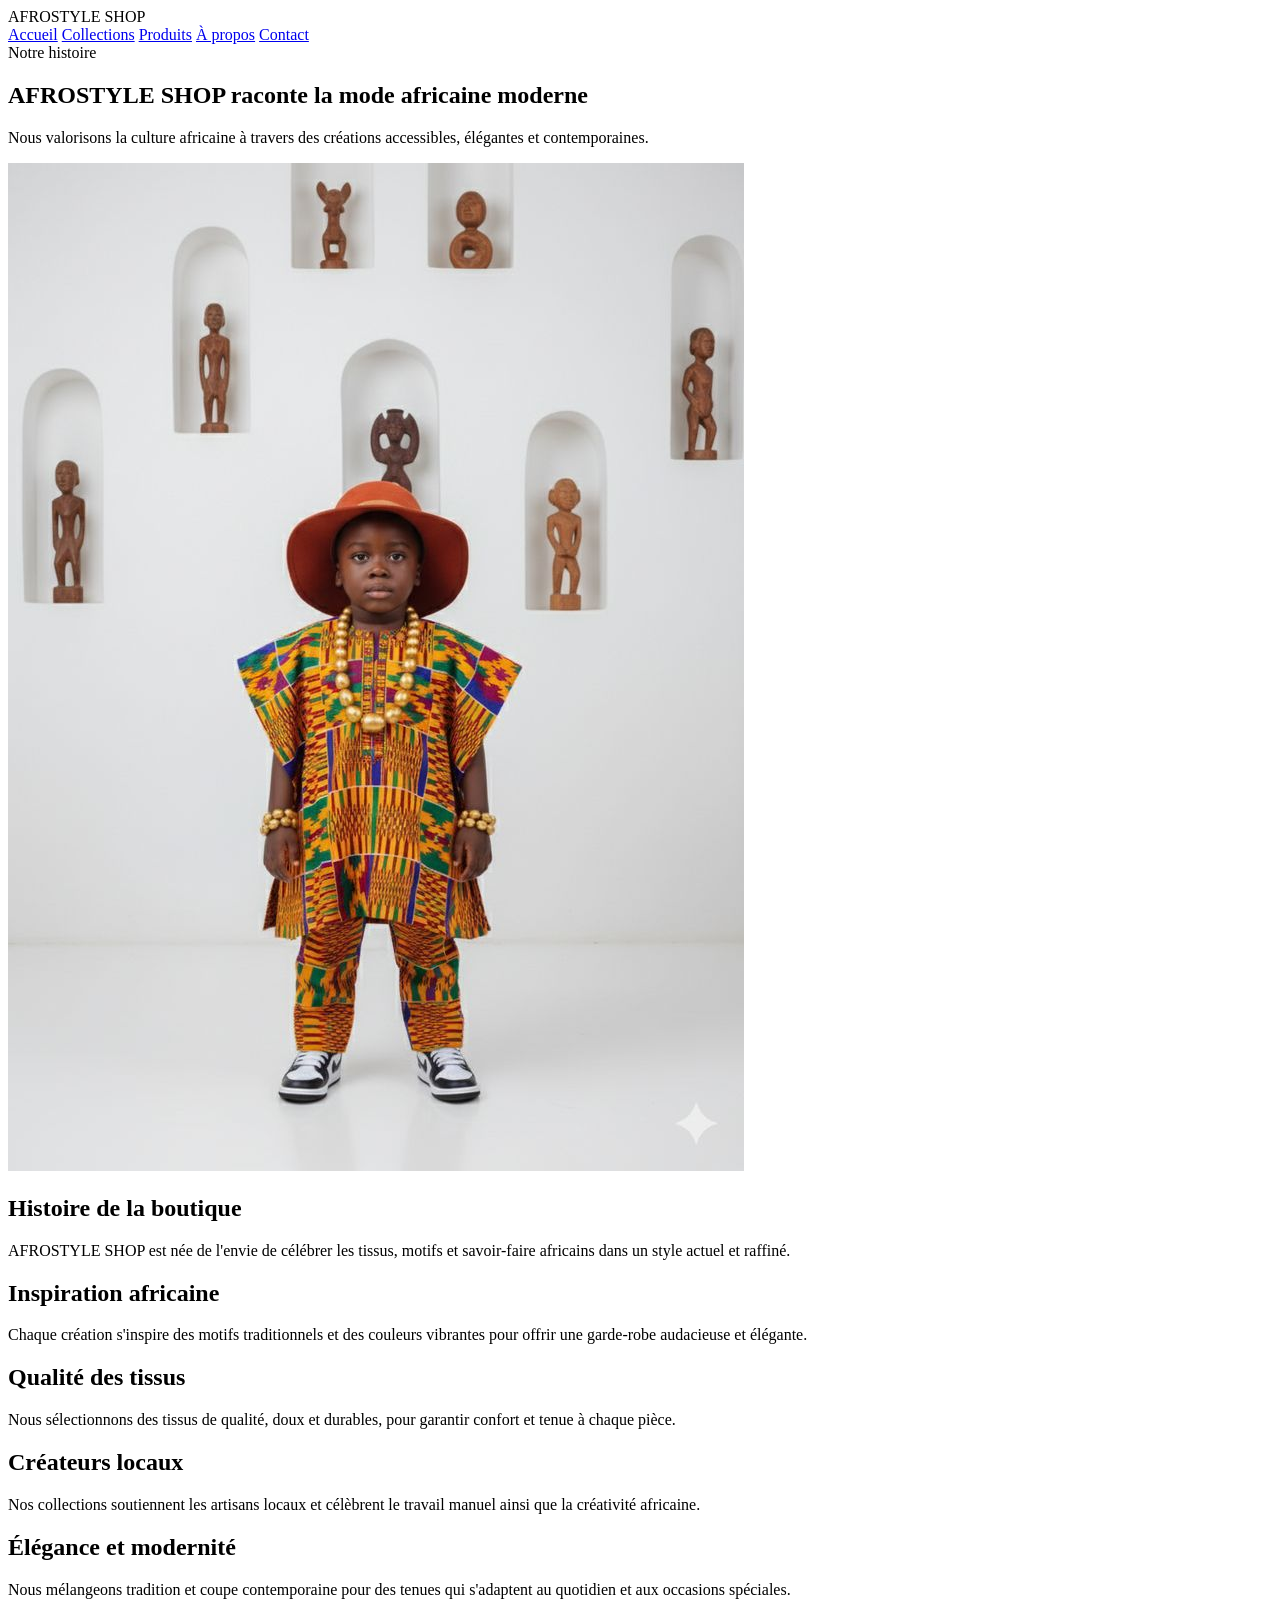
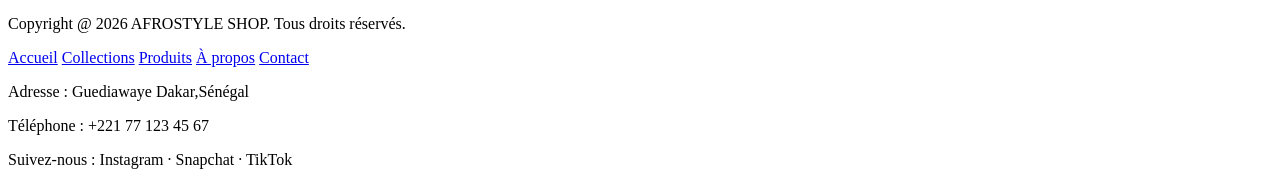
==== about.html @ cb782f74 "first commit" ====
<!DOCTYPE html>
<html lang="en">
<head>
  <meta charset="UTF-8">
  <meta name="viewport" content="width=device-width, initial-scale=1.0">
  <title>À propos - AFROSTYLE SHOP</title>
  <link rel="stylesheet" href="css/style.css">
</head>
<body>
  <header class="entete">
    <div class="conteneur-entete">
      <div class="logo">AFROSTYLE SHOP</div>
      <nav class="navigation">
        <a href="index.html">Accueil</a>
        <a href="collections.html">Collections</a>
        <a href="produits.html">Produits</a>
        <a href="about.html" class="actif">À propos</a>
        <a href="contact.html">Contact</a>
      </nav>
    </div>
  </header>

  <main>
    <section class="section-intro">
      <div class="texte-intro">
        <span class="etiquette">Notre histoire</span>
        <h1>AFROSTYLE SHOP raconte la mode africaine moderne</h1>
        <p>Nous valorisons la culture africaine à travers des créations accessibles, élégantes et contemporaines.</p>
      </div>
      <img src="images/hero-small.jpg" alt="À propos AFROSTYLE SHOP" class="image-texte">
    </section>

    <section class="section-a-propos">
      <div class="bloc-a-propos">
        <h2>Histoire de la boutique</h2>
        <p>AFROSTYLE SHOP est née de l'envie de célébrer les tissus, motifs et savoir-faire africains dans un style actuel et raffiné.</p>
      </div>
      <div class="bloc-a-propos">
        <h2>Inspiration africaine</h2>
        <p>Chaque création s'inspire des motifs traditionnels et des couleurs vibrantes pour offrir une garde-robe audacieuse et élégante.</p>
      </div>
      <div class="bloc-a-propos">
        <h2>Qualité des tissus</h2>
        <p>Nous sélectionnons des tissus de qualité, doux et durables, pour garantir confort et tenue à chaque pièce.</p>
      </div>
      <div class="bloc-a-propos">
        <h2>Créateurs locaux</h2>
        <p>Nos collections soutiennent les artisans locaux et célèbrent le travail manuel ainsi que la créativité africaine.</p>
      </div>
      <div class="bloc-a-propos">
        <h2>Élégance et modernité</h2>
        <p>Nous mélangeons tradition et coupe contemporaine pour des tenues qui s'adaptent au quotidien et aux occasions spéciales.</p>
      </div>
    </section>
  </main>

  <footer class="pied-de-page">
    <div class="contenu-footer">
      <p>Copyright @ 2026 AFROSTYLE SHOP. Tous droits réservés.</p>
      <div class="liens-footer">
        <a href="index.html">Accueil</a>
        <a href="collections.html">Collections</a>
        <a href="produits.html">Produits</a>
        <a href="about.html">À propos</a>
        <a href="contact.html">Contact</a>
      </div>
      <div class="infos-footer">
        <p>Adresse : Guediawaye Dakar,Sénégal</p>
        <p>Téléphone : +221 77 123 45 67</p>
        <p>Suivez-nous : Instagram · Snapchat · TikTok</p>
      </div>
    </div>
  </footer>
</body>
</html>
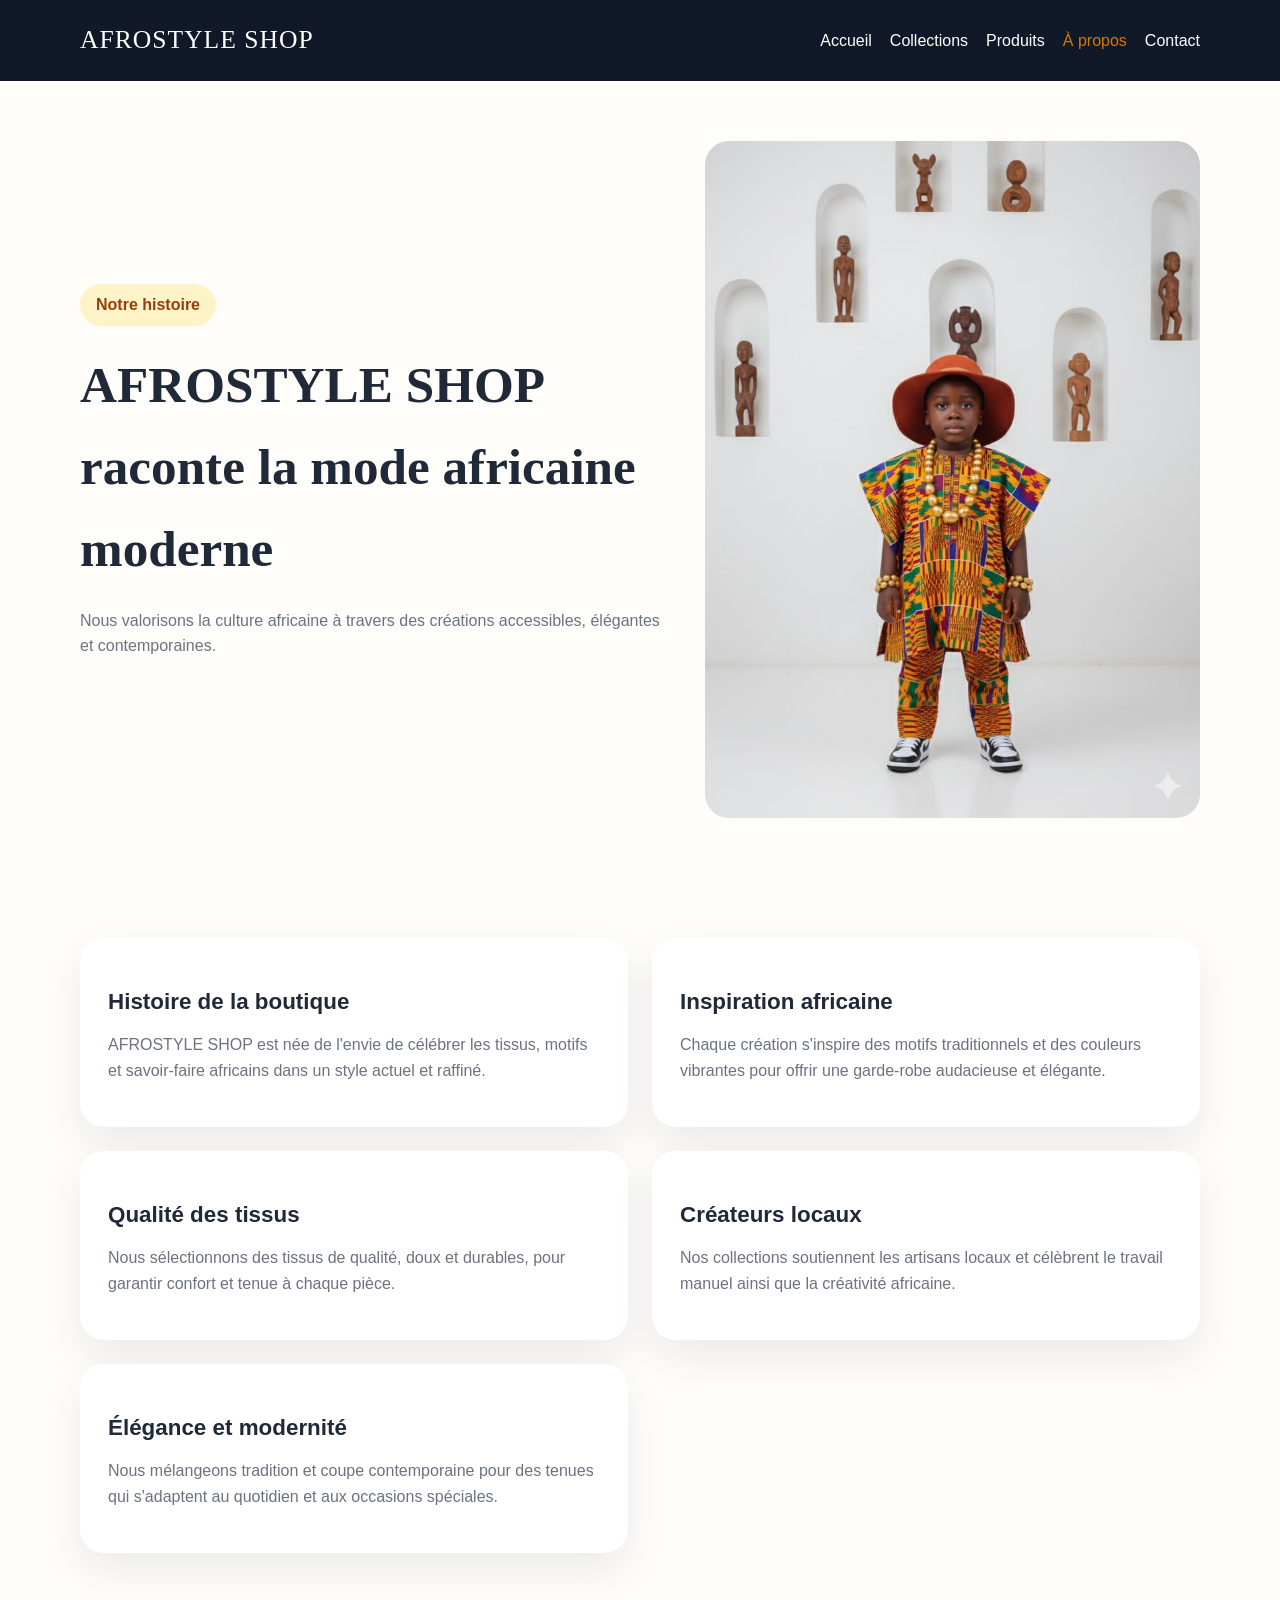
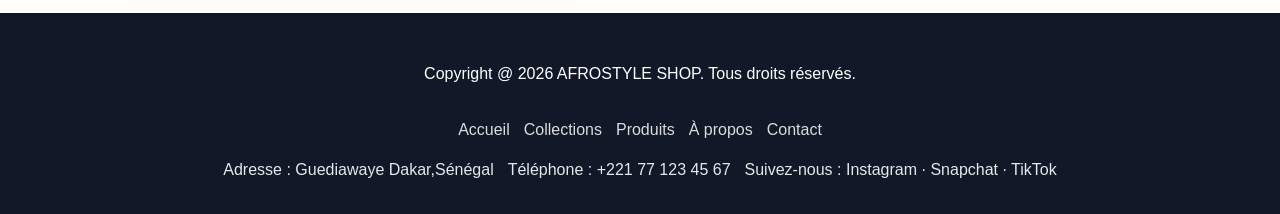
==== commit d7e3b646: "modification en reliant style.css au dossier css" ====
--- a/about.html
+++ b/about.html
@@ -4,7 +4,7 @@
   <meta charset="UTF-8">
   <meta name="viewport" content="width=device-width, initial-scale=1.0">
   <title>À propos - AFROSTYLE SHOP</title>
-  <link rel="stylesheet" href="css/style.css">
+   <link rel="stylesheet" href="style.css">
 </head>
 <body>
   <header class="entete">
--- a/style.css
+++ b/style.css
@@ -0,0 +1,480 @@
+
+:root {
+  --principal: rgb(146, 64, 14);
+  --secondaire: rgb(17, 24, 39);
+  --accent: rgb(217, 119, 6);
+  --fond-clair: rgb(254, 243, 199);
+  --fond-carte: rgb(255, 255, 255);
+  --texte-principal: rgb(31, 41, 55);
+  --texte-secondaire: rgb(107, 114, 128);
+  --vert: rgb(6, 95, 70);
+}
+
+* {
+  box-sizing: border-box;
+}
+
+body {
+  margin: 0;
+  font-family: 'Poppins', Arial, sans-serif;
+  color: var(--texte-principal);
+  background-color: rgb(255, 253, 250);
+  line-height: 1.6;
+}
+
+a {
+  text-decoration: none;
+  color: inherit;
+}
+
+img {
+  max-width: 100%;
+  display: block;
+}
+
+.entete {
+  background-color: var(--secondaire);
+  color: rgb(255, 255, 255);
+  padding: 20px 0;
+}
+
+.conteneur-entete,
+.contenu-footer {
+  width: min(1120px, calc(100% - 32px));
+  margin: 0 auto;
+  display: flex;
+  justify-content: space-between;
+  align-items: center;
+  flex-wrap: wrap;
+}
+
+.logo {
+  font-family: 'Playfair Display', Georgia, serif;
+  font-size: 1.6rem;
+  letter-spacing: 1px;
+}
+
+.navigation {
+  display: flex;
+  gap: 18px;
+  flex-wrap: wrap;
+}
+
+.navigation a {
+  color: rgb(255, 255, 255);
+  font-weight: 500;
+}
+
+.navigation a.actif,
+.navigation a:hover {
+  color: var(--accent);
+}
+
+.hero {
+  display: grid;
+  grid-template-columns: 1.2fr 1fr;
+  gap: 40px;
+  align-items: center;
+  padding: 70px 0;
+  width: min(1120px, calc(100% - 32px));
+  margin: 0 auto;
+}
+
+.hero-texte {
+  max-width: 560px;
+}
+
+.etiquette {
+  display: inline-block;
+  background-color: var(--fond-clair);
+  color: var(--principal);
+  padding: 8px 16px;
+  border-radius: 999px;
+  font-weight: 600;
+  margin-bottom: 18px;
+}
+
+.hero h1 {
+  font-family: 'Playfair Display', Georgia, serif;
+  font-size: clamp(2.6rem, 4vw, 4rem);
+  margin: 0 0 20px;
+  color: var(--secondaire);
+}
+
+.hero p {
+  color: var(--texte-secondaire);
+  margin-bottom: 28px;
+  font-size: 1.05rem;
+}
+
+.hero-boutons {
+  display: flex;
+  gap: 16px;
+  flex-wrap: wrap;
+}
+
+.btn-principal,
+.btn-secondaire {
+  display: inline-block;
+  padding: 14px 26px;
+  border-radius: 999px;
+  transition: transform 0.2s ease, background-color 0.2s ease;
+  font-weight: 600;
+}
+
+.btn-principal {
+  background-color: var(--principal);
+  color: #fff;
+}
+
+.btn-secondaire {
+  background-color: rgba(146, 64, 14, 0.1);
+  color: var(--principal);
+}
+
+.btn-principal:hover,
+.btn-secondaire:hover {
+  transform: translateY(-2px);
+}
+
+.hero-image {
+  overflow: hidden;
+  border-radius: 28px;
+  box-shadow: 0 24px 52px rgba(17, 24, 39, 0.12);
+}
+
+.hero-image img {
+  width: 100%;
+  height: auto;
+  object-fit: contain;
+  object-position: center;
+  display: block;
+}
+
+.presentation,
+.produits-phare,
+.avantages,
+.section-a-propos,
+.section-formulaire {
+  width: min(1120px, calc(100% - 32px));
+  margin: 0 auto;
+  padding: 60px 0;
+}
+
+.presentation-texte {
+  max-width: 720px;
+}
+
+.presentation-texte h2 {
+  font-family: 'Playfair Display', Georgia, serif;
+  font-size: 2.4rem;
+  margin-bottom: 18px;
+}
+
+.presentation-texte p {
+  color: var(--texte-secondaire);
+  font-size: 1.05rem;
+}
+
+.produits-phare h2,
+.section-a-propos h2,
+.section-intro h1 {
+  margin-bottom: 24px;
+}
+
+.grille-produits,
+.section-cartes {
+  display: grid;
+  gap: 24px;
+}
+
+.grille-produits,
+.section-cartes {
+  grid-template-columns: repeat(2, minmax(0, 1fr));
+  align-items: stretch;
+}
+
+.produit-card,
+.carte-collection,
+.avantage-card {
+  background-color: var(--fond-carte);
+  border-radius: 24px;
+  overflow: hidden;
+  box-shadow: 0 18px 40px rgba(17, 24, 39, 0.08);
+}
+
+.produit-card img,
+.carte-collection img {
+  width: 100%;
+  height: 240px;
+  object-fit: cover;
+}
+
+.produit-card h3,
+.carte-contenu h2,
+.bloc-a-propos h2 {
+  margin: 18px 0 12px;
+  font-size: 1.4rem;
+}
+
+.produit-card p,
+.carte-contenu p,
+.bloc-a-propos p {
+  margin: 0 0 16px;
+  color: var(--texte-secondaire);
+}
+
+.carte-contenu {
+  padding: 24px;
+}
+
+.carte-collection {
+  display: grid;
+  grid-template-rows: auto 1fr;
+}
+
+.carte-collection img {
+  height: 260px;
+  object-fit: cover;
+}
+
+.carte-produit,
+.produit-card {
+  display: flex;
+  flex-direction: column;
+  border-radius: 28px;
+  overflow: hidden;
+  transition: transform 0.25s ease, box-shadow 0.25s ease;
+}
+
+.carte-produit:hover,
+.produit-card:hover {
+  transform: translateY(-6px);
+  box-shadow: 0 24px 60px rgba(17, 24, 39, 0.18);
+}
+
+.carte-produit img,
+.produit-card img {
+  width: 100%;
+  max-height: 220px;
+  object-fit: contain;
+  object-position: center;
+  filter: saturate(1.05) contrast(1.02);
+  background-color: rgb(247, 239, 228);
+  transition: transform 0.25s ease;
+}
+
+.carte-produit:hover img,
+.produit-card:hover img {
+  transform: scale(1.04);
+}
+
+.categorie {
+  display: inline-block;
+  margin-bottom: 12px;
+  color: var(--accent);
+  font-weight: 600;
+}
+
+.prix {
+  font-size: 1.15rem;
+  color: var(--principal);
+  font-weight: 700;
+  margin-top: 8px;
+}
+
+.prix::before {
+  content: '';
+}
+
+.btn-secondaire {
+  margin-top: auto;
+  width: fit-content;
+  border: 2px solid var(--principal);
+}
+
+.avantages {
+  display: grid;
+  grid-template-columns: repeat(3, minmax(0, 1fr));
+  gap: 24px;
+}
+
+.avantage-card {
+  padding: 28px;
+  text-align: center;
+}
+
+.avantage-card h3 {
+  margin-bottom: 12px;
+}
+
+.section-intro {
+  display: grid;
+  grid-template-columns: 1.2fr 1fr;
+  gap: 32px;
+  align-items: center;
+  width: min(1120px, calc(100% - 32px));
+  margin: 0 auto;
+  padding: 60px 0;
+}
+
+.section-intro .texte-intro h1 {
+  font-family: 'Playfair Display', Georgia, serif;
+  font-size: clamp(2.4rem, 4vw, 3.2rem);
+  margin: 0 0 18px;
+}
+
+.section-intro .texte-intro p {
+  color: var(--texte-secondaire);
+  max-width: 620px;
+}
+
+.section-intro .image-texte img,
+.image-texte {
+  width: 100%;
+  border-radius: 24px;
+  display: block;
+}
+
+.section-a-propos {
+  display: grid;
+  grid-template-columns: repeat(2, minmax(0, 1fr));
+  gap: 24px;
+}
+
+.bloc-a-propos {
+  background-color: var(--fond-carte);
+  border-radius: 24px;
+  padding: 28px;
+  box-shadow: 0 18px 40px rgba(17, 24, 39, 0.08);
+}
+
+.section-formulaire {
+  display: flex;
+  justify-content: center;
+}
+
+.formulaire-contact {
+  width: min(720px, 100%);
+  display: grid;
+  gap: 18px;
+  background-color: var(--fond-carte);
+  padding: 32px;
+  border-radius: 24px;
+  box-shadow: 0 18px 40px rgba(17, 24, 39, 0.08);
+}
+
+.formulaire-contact label {
+  font-weight: 600;
+}
+
+.formulaire-contact input,
+.formulaire-contact select,
+.formulaire-contact textarea {
+  width: 100%;
+  padding: 14px 16px;
+  border: 1px solid rgb(229, 231, 235);
+  border-radius: 14px;
+  font: inherit;
+  color: var(--texte-principal);
+}
+
+.formulaire-contact textarea {
+  resize: vertical;
+}
+
+.pied-de-page {
+  background-color: var(--secondaire);
+  color: rgb(255, 255, 255);
+  padding: 32px 0;
+}
+
+.contenu-footer {
+  flex-direction: column;
+  gap: 14px;
+}
+
+.liens-footer,
+.infos-footer {
+  display: flex;
+  flex-wrap: wrap;
+  gap: 14px;
+}
+
+.liens-footer a {
+  color: rgb(255, 255, 255);
+  opacity: 0.85;
+}
+
+.liens-footer a:hover {
+  opacity: 1;
+}
+
+.infos-footer p {
+  margin: 0;
+  opacity: 0.9;
+}
+
+@media (max-width: 980px) {
+  .hero,
+  .section-intro,
+  .section-a-propos,
+  .presentation,
+  .produits-phare,
+  .avantages,
+  .section-formulaire {
+    width: min(100%, calc(100% - 32px));
+    padding-left: 16px;
+    padding-right: 16px;
+  }
+
+  .hero,
+  .section-intro {
+    grid-template-columns: 1fr;
+  }
+
+  .grille-produits,
+  .section-cartes,
+  .avantages,
+  .section-a-propos {
+    grid-template-columns: repeat(2, minmax(0, 1fr));
+  }
+}
+
+@media (max-width: 720px) {
+  .conteneur-entete,
+  .contenu-footer {
+    flex-direction: column;
+    align-items: flex-start;
+  }
+
+  .navigation {
+    width: 100%;
+    justify-content: space-between;
+    gap: 12px;
+  }
+
+  .grille-produits,
+  .section-cartes,
+  .avantages,
+  .section-a-propos {
+    grid-template-columns: 1fr;
+  }
+
+  .hero,
+  .section-intro {
+    padding-top: 40px;
+    padding-bottom: 40px;
+  }
+
+  .hero-boutons {
+    flex-direction: column;
+    align-items: stretch;
+  }
+
+  .btn-principal,
+  .btn-secondaire {
+    width: 100%;
+    text-align: center;
+  }
+}
